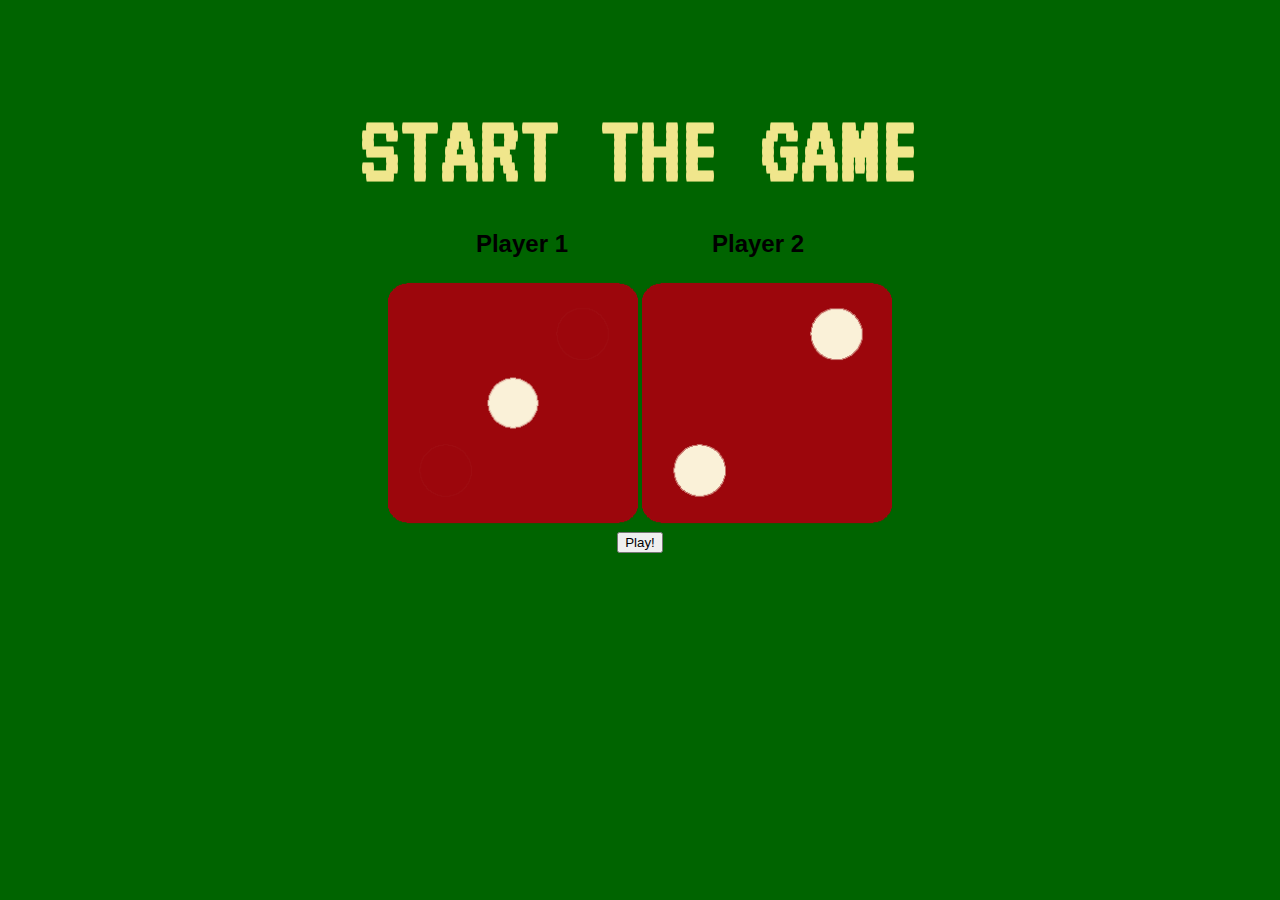
==== index.html @ 025d74e2 "Create index.html" ====
<!DOCTYPE html>
<html lang="en">
<head>
    <meta charset="UTF-8">
    <meta name="viewport" content="width=device-width, initial-scale=1.0">
    <title>Dice Game</title>
    <link rel="stylesheet" href="css/style.css">
<link href="https://fonts.googleapis.com/css2?family=VT323&display=swap" rel="stylesheet">
</head>
<body>
    <h1>
        START THE GAME
    </h1>
    <h2 class="playerOne">Player 1</h2>
    <h2 class="playerTwo">Player 2</h2>
    <div>
        <img src="./images/1.png">
        <img src="./images/2.png">
    </div>
    <button type="button" class="butn">Play!</button>

    <script src=".js/app.js"></script>
</body>
</html>
---- css/style.css ----
body
{
    margin: auto;
    margin-top: 100px;
    text-align: center;
    background: darkgreen;
} 
h1
{
    font-family: 'VT323', monospace;
    font-size: 100px;
    margin: 10px auto;
    color: khaki;
}  

.playerOne
{
    font-family: 'PT Sans', sans-serif;
    display: inline-block;
    margin-right: 70px;
}

.playerTwo
{
    font-family: 'PT Sans', sans-serif;
    display: inline-block;
    margin-left: 70px;
}

img
{
    width: 250px;height: 250px;
    
}

.btn {
    background: #2a0ec9;
    background-image: -webkit-linear-gradient(top, #2a0ec9, #087ec2);
    background-image: -moz-linear-gradient(top, #2a0ec9, #087ec2);
    background-image: -ms-linear-gradient(top, #2a0ec9, #087ec2);
    background-image: -o-linear-gradient(top, #2a0ec9, #087ec2);
    background-image: linear-gradient(to bottom, #2a0ec9, #087ec2);
    -webkit-border-radius: 8;
    -moz-border-radius: 8;
    border-radius: 8px;
    font-family: Georgia;
    color: #ffffff;
    font-size: 20px;
    padding: 10px 20px 10px 20px;
    text-decoration: none;
  }
  
  .btn:hover {
    background: #e6f2fa;
    background-image: -webkit-linear-gradient(top, #e6f2fa, #a5d9fa);
    background-image: -moz-linear-gradient(top, #e6f2fa, #a5d9fa);
    background-image: -ms-linear-gradient(top, #e6f2fa, #a5d9fa);
    background-image: -o-linear-gradient(top, #e6f2fa, #a5d9fa);
    background-image: linear-gradient(to bottom, #e6f2fa, #a5d9fa);
    text-decoration: none;
  }
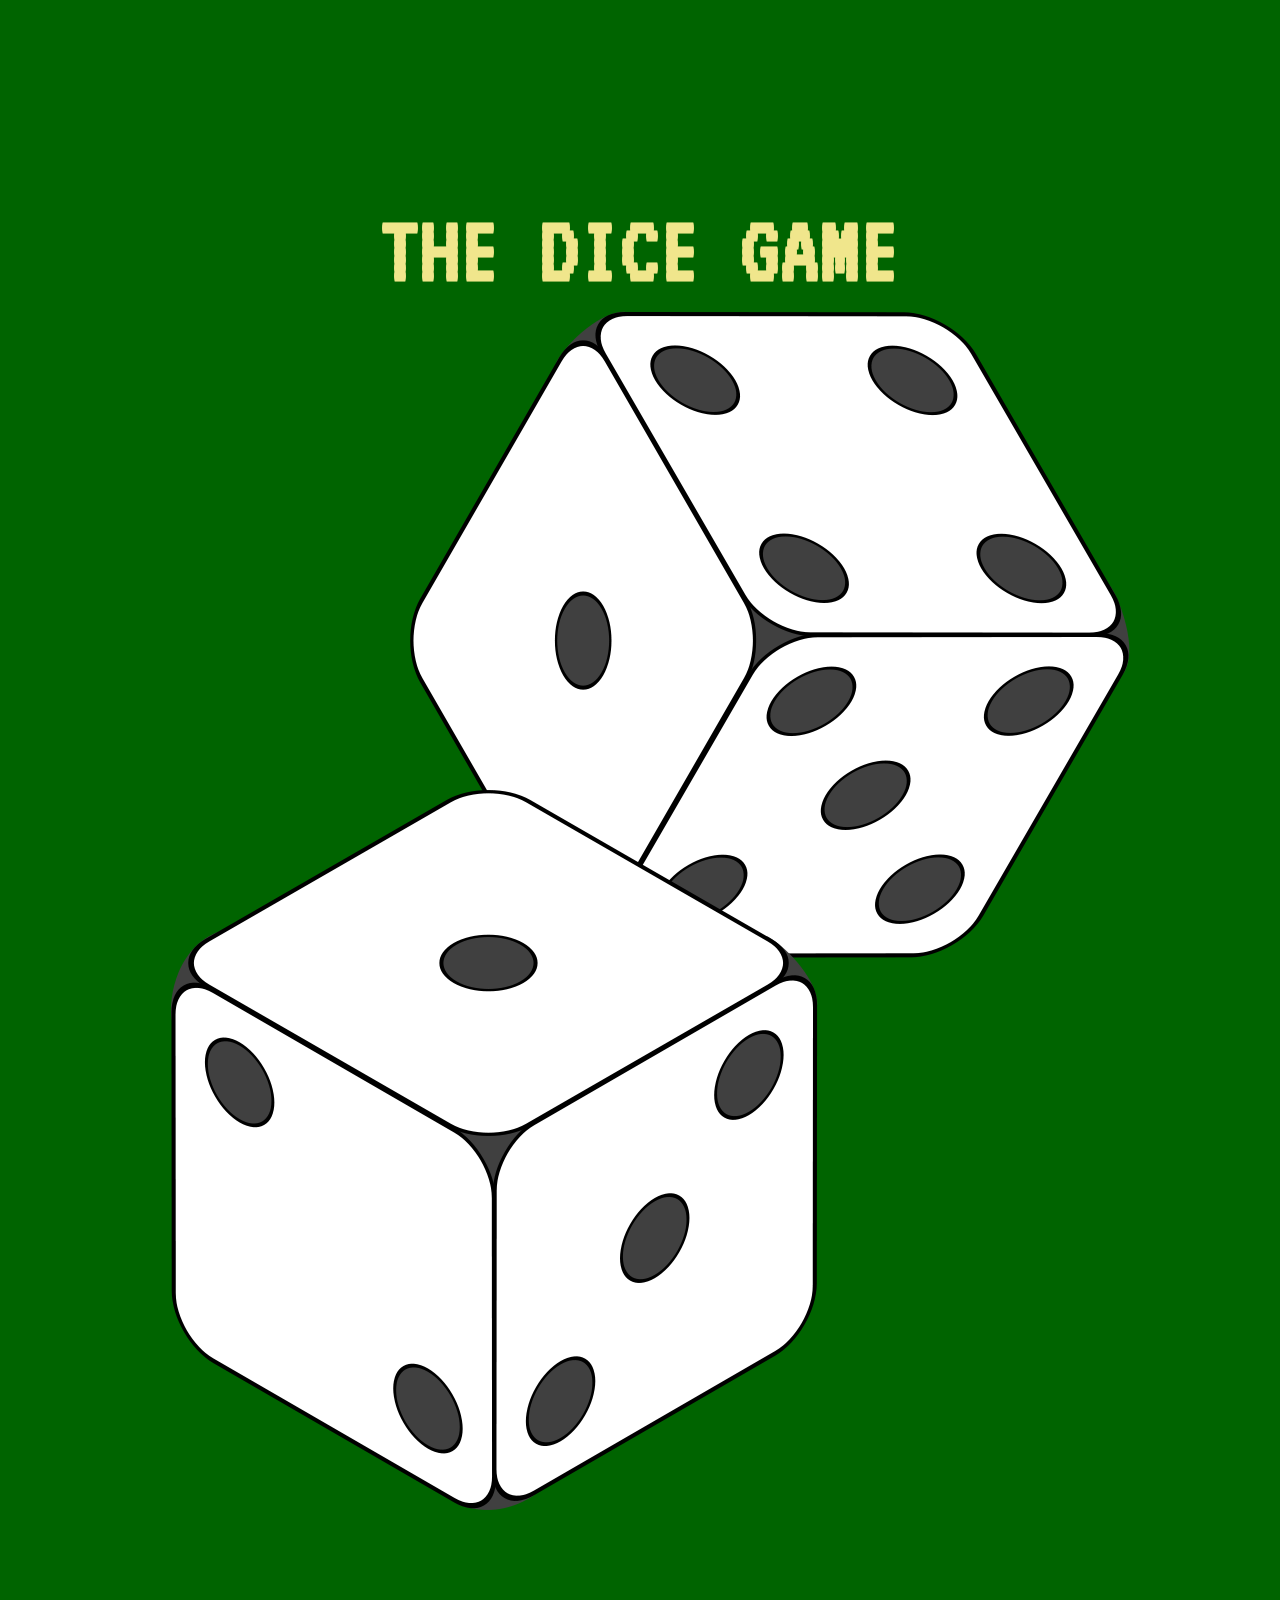
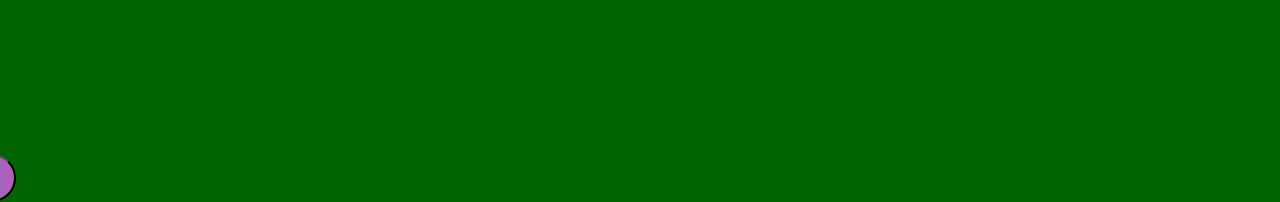
==== commit a7e551b6: "Create index.html" ====
--- a/index.html
+++ b/index.html
@@ -3,22 +3,21 @@
 <head>
     <meta charset="UTF-8">
     <meta name="viewport" content="width=device-width, initial-scale=1.0">
-    <title>Dice Game</title>
-    <link rel="stylesheet" href="css/style.css">
+    <title>landing Page</title>
+    <link rel="stylesheet" href="css/gamedesign.css">
+    <link rel="preconnect" href="https://fonts.gstatic.com">
 <link href="https://fonts.googleapis.com/css2?family=VT323&display=swap" rel="stylesheet">
 </head>
 <body>
-    <h1>
-        START THE GAME
-    </h1>
-    <h2 class="playerOne">Player 1</h2>
-    <h2 class="playerTwo">Player 2</h2>
-    <div>
-        <img src="./images/1.png">
-        <img src="./images/2.png">
-    </div>
-    <button type="button" class="butn">Play!</button>
+    <h3>THE DICE GAME</h3>
 
-    <script src=".js/app.js"></script>
+    <section class="landing-page">
+
+       
+        <img src="images/gamedice.png" alt="" class="gamedice">
+        <button><a href="game.html">Play!</a></button>
+    </section>
+
+    
 </body>
 </html>
--- a/css/gamedesign.css
+++ b/css/gamedesign.css
@@ -0,0 +1,47 @@
+*{
+    padding: 0;
+    margin: 0;
+}
+body
+{
+    background: darkgreen;
+}
+
+h3
+{
+    font-family: 'VT323', monospace;
+    font-size: 100px;
+    margin: 10px auto;
+    margin-top: 200px;
+    text-align: center;
+    color: khaki
+}  
+
+button{
+ background:linear-gradient(90deg, #03a9f4,#f441a5,#ffeb3b, #03a9f4);
+ width: 8rem;
+ height: 3rem;
+ position: relative;
+ top: 15rem;
+ right: 7rem;
+ background-size: 400%;
+ border-radius: 30px;
+
+
+}
+
+a:hover{
+    animation: animate 8s linear infinite;
+}
+@keyframes animate
+{
+    0%
+    {
+        background-position: 0%;
+    }
+
+   100%
+    {
+        background-position: 400%;
+    }
+}